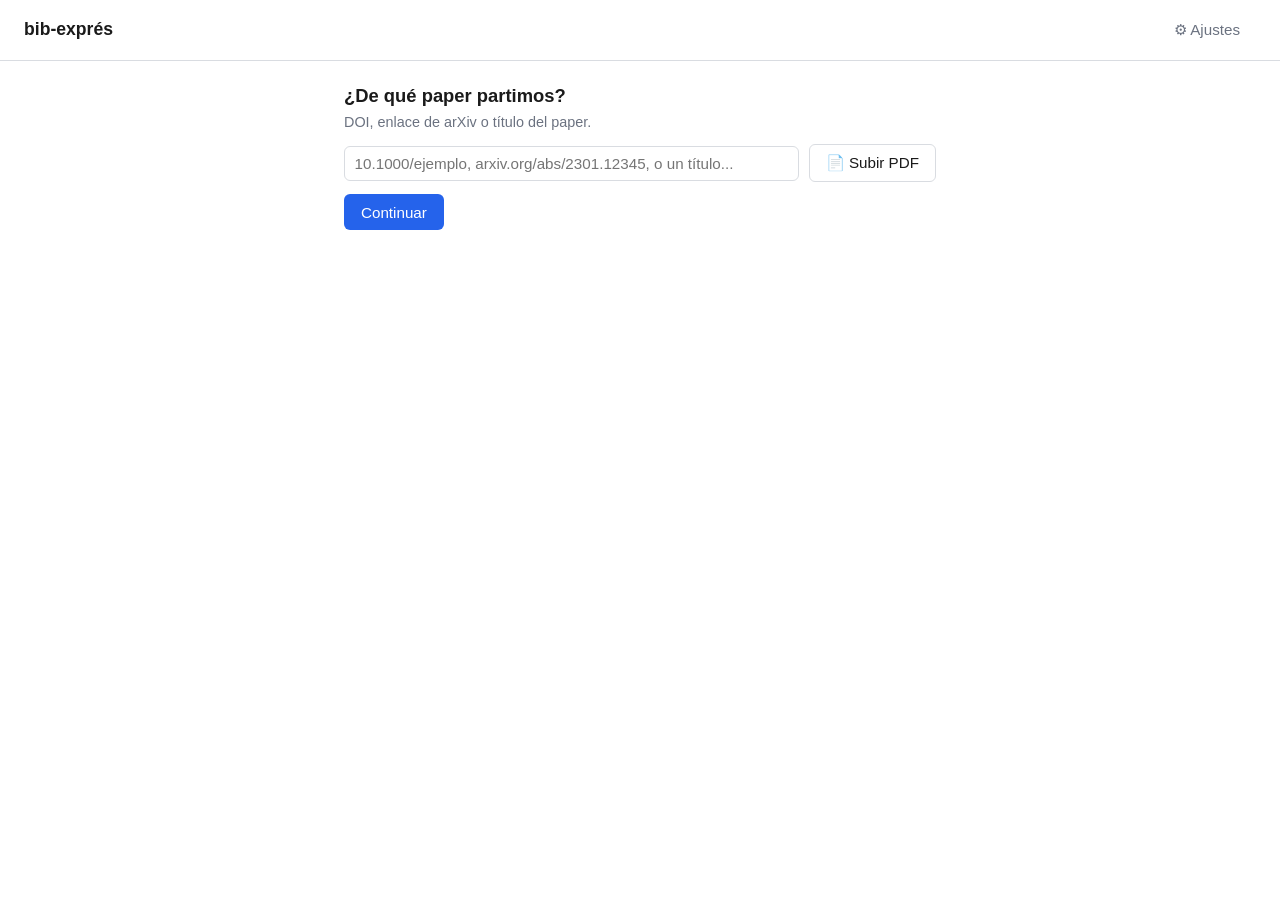
==== src/bib_expres/gui/static/index.html @ bc0495a2 "Anade filtro por idioma (cualquiera / el del paper padre / lista) Al estilo Google Scholar. Paper gu" ====
<!DOCTYPE html>
<html lang="es">
<head>
<meta charset="UTF-8">
<title>bib-exprés</title>
<link rel="stylesheet" href="style.css">
</head>
<body>

<header>
  <h1>bib-exprés</h1>
  <button id="settings-btn" class="link-btn" title="Ajustes">⚙ Ajustes</button>
</header>

<main>

  <!-- Pantalla 1: identificar el paper padre -->
  <section id="screen-input" class="screen">
    <h2>¿De qué paper partimos?</h2>
    <p class="hint">DOI, enlace de arXiv o título del paper.</p>
    <div class="row">
      <input id="input-raw" type="text" placeholder="10.1000/ejemplo, arxiv.org/abs/2301.12345, o un título...">
      <button id="pick-pdf-btn" class="secondary">📄 Subir PDF</button>
    </div>
    <p id="input-error" class="error hidden"></p>
    <button id="resolve-btn" class="primary">Continuar</button>
  </section>

  <!-- Pantalla 1b: confirmar candidato (solo si hace falta) -->
  <section id="screen-confirm" class="screen hidden">
    <h2>Varios resultados para "<span id="confirm-query"></span>"</h2>
    <p class="hint">Ninguno se selecciona solo -- elige el que sea.</p>
    <div id="confirm-list" class="candidate-list"></div>
    <button id="confirm-back-btn" class="secondary">Ninguno es este -- cambiar búsqueda</button>
  </section>

  <!-- Pantalla 2: parámetros de búsqueda -->
  <section id="screen-params" class="screen hidden">
    <div id="params-paper-chip" class="paper-chip"></div>

    <div class="field">
      <label for="param-generations">Generaciones a expandir</label>
      <input id="param-generations" type="number" min="1" max="5" value="2">
    </div>
    <div class="field">
      <label for="param-max-articles">Tope total de artículos</label>
      <input id="param-max-articles" type="number" min="1" value="200">
    </div>
    <div class="field">
      <label>Modos de expansión</label>
      <label class="checkbox"><input type="checkbox" class="param-mode" value="references" checked> Referencias</label>
      <label class="checkbox"><input type="checkbox" class="param-mode" value="citations" checked> Citas</label>
      <label class="checkbox"><input type="checkbox" class="param-mode" value="similar"> Similares (requiere API key de Semantic Scholar)</label>
    </div>

    <div class="field">
      <label>Tipo de documento (ninguno marcado = todos)</label>
      <label class="checkbox"><input type="checkbox" class="param-doctype" value="article"> Artículo</label>
      <label class="checkbox"><input type="checkbox" class="param-doctype" value="preprint"> Preprint</label>
      <label class="checkbox"><input type="checkbox" class="param-doctype" value="book-chapter"> Capítulo de libro</label>
      <label class="checkbox"><input type="checkbox" class="param-doctype" value="dataset"> Dataset</label>
      <label class="checkbox"><input type="checkbox" class="param-doctype" value="review"> Review</label>
    </div>
    <div class="field">
      <label class="checkbox"><input id="param-open-access" type="checkbox"> Solo acceso abierto</label>
    </div>
    <div class="field">
      <label for="param-language-mode">Idioma de los artículos</label>
      <select id="param-language-mode">
        <option value="any" selected>En cualquier idioma</option>
        <option value="same" id="param-language-same">En el idioma del paper de partida</option>
        <option value="custom">Solo en estos idiomas...</option>
      </select>
      <input id="param-languages" type="text" class="hidden" placeholder="Códigos separados por coma, p.ej. es, en">
      <p class="hint">Los artículos sin idioma conocido no se descartan nunca.</p>
    </div>

    <details class="advanced">
      <summary>Avanzado</summary>
      <div class="field">
        <label for="param-max-fanout">Tope de candidatos por artículo</label>
        <input id="param-max-fanout" type="number" min="1" value="20">
      </div>
      <div class="field">
        <label for="param-threshold">Umbral de relevancia (0-1)</label>
        <input id="param-threshold" type="number" min="0" max="1" step="0.05" value="0.3">
      </div>
      <div class="field">
        <label for="param-weight-topic">Peso: tema</label>
        <input id="param-weight-topic" type="number" step="0.1" value="1.0">
      </div>
      <div class="field">
        <label for="param-weight-citations">Peso: citas</label>
        <input id="param-weight-citations" type="number" step="0.1" value="0.2">
      </div>
      <div class="field">
        <label for="param-weight-recency">Peso: recencia</label>
        <input id="param-weight-recency" type="number" step="0.1" value="0.1">
      </div>
    </details>

    <p id="params-error" class="error hidden"></p>
    <button id="search-btn" class="primary">Buscar</button>
  </section>

  <!-- Pantalla 3: progreso -->
  <section id="screen-progress" class="screen hidden">
    <div class="spinner"></div>
    <p id="progress-message">Un momento...</p>
    <div id="search-progress" class="hidden">
      <div class="progress-track" role="progressbar" aria-valuemin="0" aria-valuemax="100" aria-valuenow="0">
        <div id="progress-fill" class="progress-fill"></div>
      </div>
      <p id="progress-stats" class="progress-stats"></p>
      <p id="progress-current" class="progress-current"></p>
      <p id="progress-activity" class="progress-activity"></p>
      <button id="cancel-search-btn" class="secondary">Cancelar y ver lo encontrado</button>
    </div>
  </section>

  <!-- Pantalla 4: resultados -->
  <section id="screen-results" class="screen hidden">
    <h2 id="results-count"></h2>
    <div id="results-list" class="paper-list"></div>
    <div class="row">
      <button id="new-search-btn" class="secondary">Nueva búsqueda</button>
      <button id="curate-btn" class="secondary">Revisar y curar</button>
      <button id="export-btn" class="primary">Exportar todo</button>
    </div>
  </section>

  <!-- Pantalla 4b: curacion tipo Tinder (opcional) -->
  <section id="screen-curation" class="screen hidden">
    <p id="curation-counter" class="hint"></p>
    <div id="curation-card-wrap">
      <div id="curation-card" class="curation-card">
        <div class="curation-score"></div>
        <div class="title"></div>
        <div class="meta"></div>
        <div class="abstract"></div>
      </div>
    </div>
    <p class="hint">Botones, flechas ← → del teclado, o arrastra la tarjeta.</p>
    <div class="row curation-buttons">
      <button id="curation-discard-btn" class="secondary">✕ Descartar</button>
      <button id="curation-keep-btn" class="primary">✓ Guardar</button>
    </div>
    <button id="curation-finish-btn" class="link-btn">Terminar aquí — exportar lo revisado + el resto</button>
  </section>

  <!-- Pantalla 5: exportar -->
  <section id="screen-export" class="screen hidden">
    <h2>Exportar bibliografía</h2>
    <div class="field">
      <label for="export-format">Formato</label>
      <select id="export-format">
        <option value="bibtex" selected>BibTeX (.bib)</option>
        <option value="ris">RIS (.ris)</option>
        <option value="csljson">CSL-JSON (.json)</option>
        <option value="xlsx">Excel, para revisión (.xlsx)</option>
      </select>
    </div>
    <div class="row">
      <input id="export-path" type="text" readonly placeholder="Elige dónde guardar...">
      <button id="export-pick-btn" class="secondary">Elegir fichero</button>
    </div>
    <p id="export-error" class="error hidden"></p>
    <p id="export-success" class="success hidden"></p>
    <div class="row">
      <button id="export-back-btn" class="secondary">Volver</button>
      <button id="export-confirm-btn" class="primary">Guardar</button>
    </div>
  </section>

  <!-- Ajustes -->
  <section id="screen-settings" class="screen hidden">
    <h2>Ajustes</h2>
    <div class="field">
      <label for="settings-email">Email de contacto (mailto de las APIs)</label>
      <input id="settings-email" type="text" placeholder="tu@email.com">
    </div>
    <div class="field">
      <label for="settings-key">API key de Semantic Scholar (opcional)</label>
      <input id="settings-key" type="text" placeholder="Sin ella, el modo 'similares' funciona con rate limit más bajo">
    </div>
    <p id="settings-saved" class="success hidden">Guardado.</p>
    <div class="row">
      <button id="settings-back-btn" class="secondary">Volver</button>
      <button id="settings-save-btn" class="primary">Guardar</button>
    </div>
  </section>

</main>

<script src="app.js"></script>
</body>
</html>
---- src/bib_expres/gui/static/style.css ----
:root {
  --bg: #ffffff;
  --fg: #1a1a1a;
  --muted: #6b7280;
  --border: #d9dce1;
  --primary: #2563eb;
  --primary-hover: #1d4ed8;
  --error: #b91c1c;
  --success: #15803d;
  --chip-bg: #eef2ff;
}

* { box-sizing: border-box; }

body {
  font-family: -apple-system, "Segoe UI", Roboto, Helvetica, Arial, sans-serif;
  background: var(--bg);
  color: var(--fg);
  margin: 0;
  padding: 0;
}

header {
  display: flex;
  align-items: center;
  justify-content: space-between;
  padding: 0.75rem 1.5rem;
  border-bottom: 1px solid var(--border);
}

header h1 {
  font-size: 1.1rem;
  margin: 0;
}

main {
  max-width: 640px;
  margin: 0 auto;
  padding: 1.5rem;
}

.screen.hidden { display: none; }

h2 { font-size: 1.15rem; margin-top: 0; }

.hint { color: var(--muted); font-size: 0.9rem; margin-top: -0.5rem; }

.field { margin-bottom: 1rem; }
.field label { display: block; font-size: 0.9rem; margin-bottom: 0.3rem; }
.field label.checkbox { display: flex; align-items: center; gap: 0.4rem; font-size: 0.95rem; margin-bottom: 0.3rem; }
.field label.checkbox input { margin: 0; }

input[type="text"],
input[type="number"],
select {
  width: 100%;
  padding: 0.5rem 0.6rem;
  border: 1px solid var(--border);
  border-radius: 6px;
  font-size: 0.95rem;
}

.row {
  display: flex;
  gap: 0.6rem;
  align-items: center;
  margin: 0.75rem 0;
}
.row input { flex: 1; }

button {
  padding: 0.55rem 1rem;
  border-radius: 6px;
  border: 1px solid transparent;
  font-size: 0.95rem;
  cursor: pointer;
}

button.primary { background: var(--primary); color: white; }
button.primary:hover { background: var(--primary-hover); }
button.secondary { background: white; border-color: var(--border); color: var(--fg); }
button.secondary:hover { background: #f3f4f6; }
button.link-btn { background: none; border: none; color: var(--muted); }

.error { color: var(--error); font-size: 0.9rem; }
.success { color: var(--success); font-size: 0.9rem; }
.hidden { display: none; }

details.advanced { margin: 1rem 0; }
details.advanced summary { cursor: pointer; color: var(--muted); font-size: 0.9rem; }

.paper-chip {
  background: var(--chip-bg);
  border-radius: 8px;
  padding: 0.6rem 0.8rem;
  margin-bottom: 1.25rem;
  font-size: 0.9rem;
}

.candidate-list, .paper-list {
  display: flex;
  flex-direction: column;
  gap: 0.5rem;
  margin: 1rem 0;
  max-height: 420px;
  overflow-y: auto;
}

.candidate-card {
  border: 1px solid var(--border);
  border-radius: 8px;
  padding: 0.7rem 0.9rem;
  cursor: pointer;
  text-align: left;
  background: white;
}
.candidate-card:hover { border-color: var(--primary); background: #f8faff; }
.candidate-card .title { font-weight: 600; font-size: 0.95rem; }
.candidate-card .meta { color: var(--muted); font-size: 0.85rem; margin-top: 0.2rem; }

.paper-row {
  border-bottom: 1px solid var(--border);
  padding: 0.5rem 0.2rem;
  font-size: 0.9rem;
}
.paper-row .title { font-weight: 500; }
.paper-row .meta { color: var(--muted); font-size: 0.82rem; }

.spinner {
  width: 36px;
  height: 36px;
  margin: 2rem auto 1rem;
  border: 4px solid var(--border);
  border-top-color: var(--primary);
  border-radius: 50%;
  animation: spin 0.8s linear infinite;
}

#screen-progress { text-align: center; color: var(--muted); }

#search-progress { max-width: 520px; margin: 0 auto; }
.progress-track {
  height: 10px;
  border-radius: 5px;
  background: var(--border);
  overflow: hidden;
  margin: 0.5rem 0 0.75rem;
}
.progress-fill {
  height: 100%;
  width: 0%;
  background: var(--primary);
  transition: width 0.4s ease;
}
.progress-stats { color: var(--fg); font-weight: 500; margin: 0.25rem 0; }
.progress-current {
  font-size: 0.85rem;
  margin: 0.25rem 0;
  white-space: nowrap;
  overflow: hidden;
  text-overflow: ellipsis;
}
.progress-activity { font-size: 0.82rem; margin: 0.25rem 0 1rem; }
.progress-activity.slow { color: #b45309; }
.error-text { color: var(--error); }

@keyframes spin {
  to { transform: rotate(360deg); }
}

#curation-counter { text-align: center; }

#curation-card-wrap {
  display: flex;
  justify-content: center;
  padding: 0.5rem 0;
}

.curation-card {
  width: 100%;
  max-width: 480px;
  min-height: 260px;
  border: 1px solid var(--border);
  border-radius: 12px;
  padding: 1.2rem 1.4rem;
  background: white;
  box-shadow: 0 2px 10px rgba(0, 0, 0, 0.06);
  cursor: grab;
  touch-action: none;
  user-select: none;
}
.curation-card:active { cursor: grabbing; }
.curation-card .curation-score { color: var(--muted); font-size: 0.8rem; margin-bottom: 0.4rem; }
.curation-card .title { font-weight: 600; font-size: 1.05rem; margin-bottom: 0.3rem; }
.curation-card .meta { color: var(--muted); font-size: 0.85rem; margin-bottom: 0.8rem; }
.curation-card .abstract { font-size: 0.9rem; line-height: 1.4; }

.curation-buttons { justify-content: center; }
.curation-buttons button { min-width: 140px; }

#param-languages { margin-top: 0.4rem; margin-bottom: 0.9rem; }
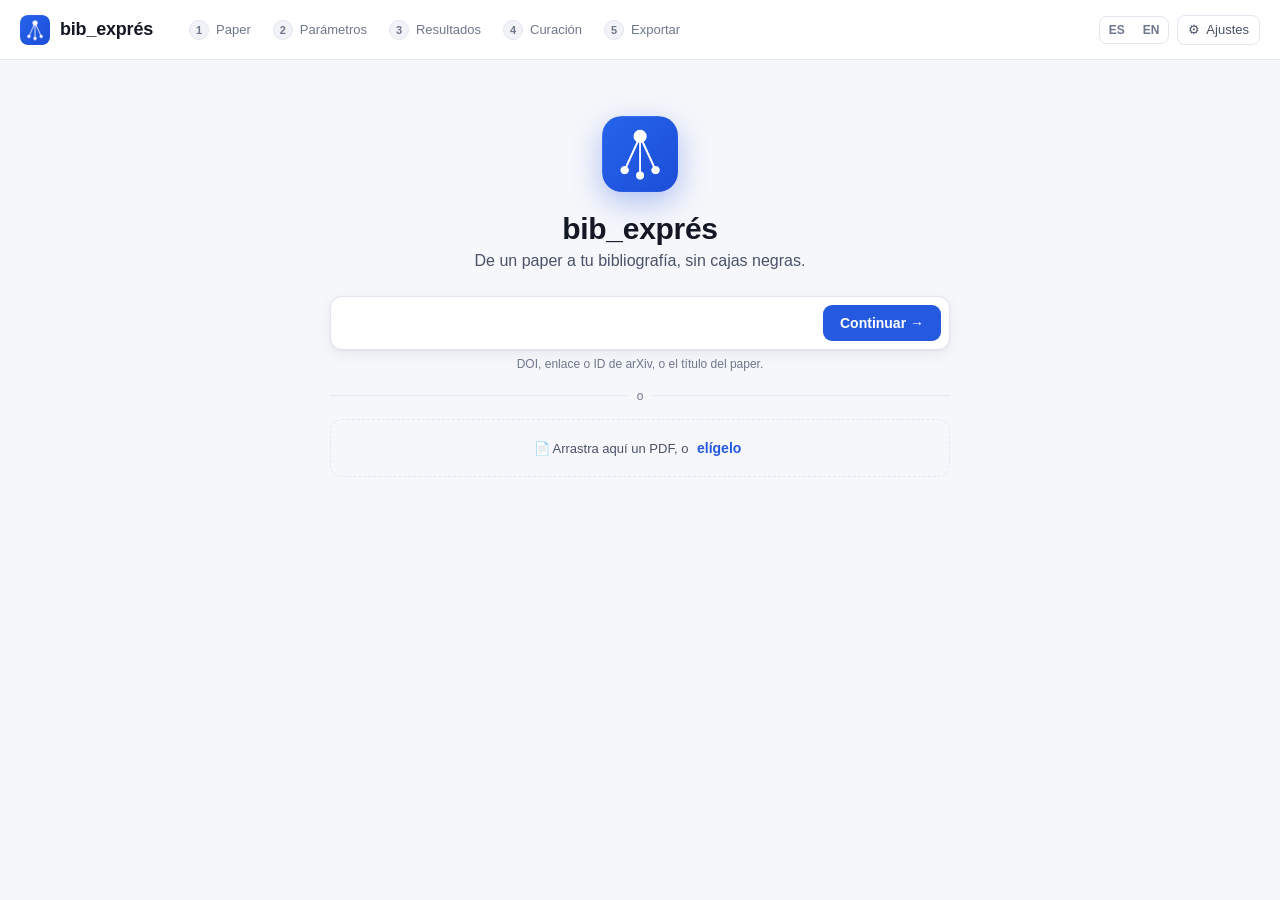
==== commit f332689a: "Implementa el rediseno de la GUI v3, en espanol e ingles Segun diseno-gui-v3 y su maqueta: cabecera " ====
--- a/src/bib_expres/gui/static/index.html
+++ b/src/bib_expres/gui/static/index.html
@@ -7,191 +7,263 @@
 </head>
 <body>
 
-<header>
-  <h1>bib-exprés</h1>
-  <button id="settings-btn" class="link-btn" title="Ajustes">⚙ Ajustes</button>
+<header class="appbar">
+  <div class="brand"><img src="logo.png" alt="">bib_exprés</div>
+  <nav class="steps" id="steps">
+    <span class="step" data-step="1"><span class="n">1</span><span data-i="step1">Paper</span></span>
+    <span class="step" data-step="2"><span class="n">2</span><span data-i="step2">Parámetros</span></span>
+    <span class="step" data-step="3"><span class="n">3</span><span data-i="step3">Resultados</span></span>
+    <span class="step" data-step="4"><span class="n">4</span><span data-i="step4">Curación</span></span>
+    <span class="step" data-step="5"><span class="n">5</span><span data-i="step5">Exportar</span></span>
+  </nav>
+  <div class="appbar-right">
+    <div class="lang" role="group" aria-label="Idioma / Language">
+      <button data-lang="es">ES</button><button data-lang="en">EN</button>
+    </div>
+    <button id="settings-btn" class="iconbtn">⚙ <span data-i="settings">Ajustes</span></button>
+  </div>
 </header>
 
-<main>
-
-  <!-- Pantalla 1: identificar el paper padre -->
+<main class="main">
+
+  <!-- 1. Inicio: el paper de partida -->
   <section id="screen-input" class="screen">
-    <h2>¿De qué paper partimos?</h2>
-    <p class="hint">DOI, enlace de arXiv o título del paper.</p>
-    <div class="row">
-      <input id="input-raw" type="text" placeholder="10.1000/ejemplo, arxiv.org/abs/2301.12345, o un título...">
-      <button id="pick-pdf-btn" class="secondary">📄 Subir PDF</button>
-    </div>
-    <p id="input-error" class="error hidden"></p>
-    <button id="resolve-btn" class="primary">Continuar</button>
-  </section>
-
-  <!-- Pantalla 1b: confirmar candidato (solo si hace falta) -->
+    <div class="hero">
+      <img src="logo.png" alt="" class="hero-logo">
+      <h1>bib_exprés</h1>
+      <p class="slogan" data-i="slogan">De un paper a tu bibliografía, sin cajas negras.</p>
+      <div class="card searchbox">
+        <input id="input-raw" class="input bare" type="text" data-i-ph="inputPh" autofocus>
+        <button id="resolve-btn" class="btn primary" data-i="continue">Continuar →</button>
+      </div>
+      <p class="hint" data-i="inputHint">DOI, enlace o ID de arXiv, o el título del paper.</p>
+      <p id="input-error" class="error hidden"></p>
+      <p class="or"><span data-i="or">o</span></p>
+      <div id="drop-zone" class="drop">📄 <span data-i="dropPdf">Arrastra aquí un PDF, o</span> <button id="pick-pdf-btn" class="btn text" data-i="pickPdf">elígelo</button></div>
+    </div>
+  </section>
+
+  <!-- 1b. Confirmar candidato (busqueda por titulo) -->
   <section id="screen-confirm" class="screen hidden">
-    <h2>Varios resultados para "<span id="confirm-query"></span>"</h2>
-    <p class="hint">Ninguno se selecciona solo -- elige el que sea.</p>
+    <h1 data-i="confirmTitle">¿Cuál de estos es?</h1>
+    <p class="sub" id="confirm-sub"></p>
     <div id="confirm-list" class="candidate-list"></div>
-    <button id="confirm-back-btn" class="secondary">Ninguno es este -- cambiar búsqueda</button>
-  </section>
-
-  <!-- Pantalla 2: parámetros de búsqueda -->
+    <button id="confirm-back-btn" class="btn ghost" data-i="noneIsIt">Ninguno es este: cambiar búsqueda</button>
+  </section>
+
+  <!-- 2. Parametros -->
   <section id="screen-params" class="screen hidden">
-    <div id="params-paper-chip" class="paper-chip"></div>
-
-    <div class="field">
-      <label for="param-generations">Generaciones a expandir</label>
-      <input id="param-generations" type="number" min="1" max="5" value="2">
-    </div>
-    <div class="field">
-      <label for="param-max-articles">Tope total de artículos</label>
-      <input id="param-max-articles" type="number" min="1" value="200">
-    </div>
-    <div class="field">
-      <label>Modos de expansión</label>
-      <label class="checkbox"><input type="checkbox" class="param-mode" value="references" checked> Referencias</label>
-      <label class="checkbox"><input type="checkbox" class="param-mode" value="citations" checked> Citas</label>
-      <label class="checkbox"><input type="checkbox" class="param-mode" value="similar"> Similares (requiere API key de Semantic Scholar)</label>
-    </div>
-
-    <div class="field">
-      <label>Tipo de documento (ninguno marcado = todos)</label>
-      <label class="checkbox"><input type="checkbox" class="param-doctype" value="article"> Artículo</label>
-      <label class="checkbox"><input type="checkbox" class="param-doctype" value="preprint"> Preprint</label>
-      <label class="checkbox"><input type="checkbox" class="param-doctype" value="book-chapter"> Capítulo de libro</label>
-      <label class="checkbox"><input type="checkbox" class="param-doctype" value="dataset"> Dataset</label>
-      <label class="checkbox"><input type="checkbox" class="param-doctype" value="review"> Review</label>
-    </div>
-    <div class="field">
-      <label class="checkbox"><input id="param-open-access" type="checkbox"> Solo acceso abierto</label>
-    </div>
-    <div class="field">
-      <label for="param-language-mode">Idioma de los artículos</label>
-      <select id="param-language-mode">
-        <option value="any" selected>En cualquier idioma</option>
-        <option value="same" id="param-language-same">En el idioma del paper de partida</option>
-        <option value="custom">Solo en estos idiomas...</option>
+    <div class="card rootpaper">
+      <div class="ok">✓</div>
+      <div class="rootpaper-text"><div class="t" id="params-paper-title"></div><div class="m" id="params-paper-meta"></div></div>
+      <button id="params-change-btn" class="btn text" data-i="change">Cambiar</button>
+    </div>
+
+    <div class="grid2">
+      <div class="card panel">
+        <h3 data-i="howFar">¿Hasta dónde buscar?</h3>
+        <label class="f" data-i="generations">Generaciones</label>
+        <div class="seg" id="param-generations-seg">
+          <button data-value="1">1</button><button data-value="2">2</button><button data-value="3">3</button><button data-value="4">4</button><button data-value="5">5</button>
+        </div>
+        <input id="param-generations" type="hidden" value="2">
+        <p class="hint" id="generations-hint"></p>
+
+        <label class="f mt" for="param-max-articles" data-i="maxArticles">Artículos en el resultado</label>
+        <input id="param-max-articles" class="input narrow" type="number" min="1" value="200">
+
+        <label class="f mt" data-i="follow">Seguir</label>
+        <div class="chips">
+          <label class="chip toggle"><input type="checkbox" class="param-mode" value="references" checked><span data-i="refs">Referencias</span></label>
+          <label class="chip toggle"><input type="checkbox" class="param-mode" value="citations" checked><span data-i="cites">Citas</span></label>
+          <label class="chip toggle"><input type="checkbox" class="param-mode" value="similar"><span data-i="similar">Similares</span></label>
+        </div>
+        <p class="hint" data-i="similarHint">Similares usa Semantic Scholar (mejor con API key).</p>
+      </div>
+
+      <div class="card panel">
+        <h3 data-i="filters">Filtros del resultado</h3>
+        <label class="f" for="param-language-mode" data-i="language">Idioma</label>
+        <select id="param-language-mode" class="input">
+          <option value="any" data-i="langAny">En cualquier idioma</option>
+          <option value="same" id="param-language-same"></option>
+          <option value="custom" data-i="langCustom">Solo en estos idiomas...</option>
+        </select>
+        <input id="param-languages" class="input mt-s hidden" type="text" data-i-ph="langCodesPh">
+
+        <label class="f mt" data-i="access">Acceso</label>
+        <label class="check"><input id="param-open-access" type="checkbox"><span data-i="oaOnly">Solo acceso abierto</span></label>
+        <label class="check"><input id="param-readable-only" type="checkbox"><span data-i="readableOnly">Solo lo que puedo leer (abierto + mi institución)</span></label>
+
+        <label class="f mt" data-i="docType">Tipo de documento</label>
+        <div class="chips">
+          <label class="chip toggle"><input type="checkbox" class="param-doctype" value="article"><span data-i="docArticle">Artículo</span></label>
+          <label class="chip toggle"><input type="checkbox" class="param-doctype" value="preprint"><span data-i="docPreprint">Preprint</span></label>
+          <label class="chip toggle"><input type="checkbox" class="param-doctype" value="book-chapter"><span data-i="docChapter">Capítulo</span></label>
+          <label class="chip toggle"><input type="checkbox" class="param-doctype" value="dataset"><span data-i="docDataset">Dataset</span></label>
+          <label class="chip toggle"><input type="checkbox" class="param-doctype" value="review"><span data-i="docReview">Review</span></label>
+        </div>
+        <p class="hint" data-i="filtersHint"></p>
+      </div>
+    </div>
+
+    <details class="card adv">
+      <summary data-i="advanced">Avanzado</summary>
+      <div class="adv-grid">
+        <div><label class="f" for="param-max-fanout" data-i="fanout"></label><input id="param-max-fanout" class="input" type="number" min="1" value="20"></div>
+        <div><label class="f" for="param-explore-budget" data-i="budget"></label><input id="param-explore-budget" class="input" type="number" min="1" value="30"></div>
+        <div><label class="f" for="param-threshold" data-i="threshold"></label><input id="param-threshold" class="input" type="number" min="0" max="1" step="0.05" value="0.15"></div>
+        <div><label class="f" for="param-weight-topic" data-i="wTopic"></label><input id="param-weight-topic" class="input" type="number" step="0.1" value="1.0"></div>
+        <div><label class="f" for="param-weight-citations" data-i="wCitations"></label><input id="param-weight-citations" class="input" type="number" step="0.1" value="0.2"></div>
+        <div><label class="f" for="param-weight-recency" data-i="wRecency"></label><input id="param-weight-recency" class="input" type="number" step="0.1" value="0.1"></div>
+        <div><label class="f" for="param-weight-coupling" data-i="wCoupling"></label><input id="param-weight-coupling" class="input" type="number" step="0.1" value="1"></div>
+        <div><label class="f" for="param-weight-keywords" data-i="wKeywords"></label><input id="param-weight-keywords" class="input" type="number" step="0.1" value="0.5"></div>
+      </div>
+    </details>
+
+    <p id="params-error" class="error hidden"></p>
+    <div class="footer-actions">
+      <span class="hint" id="params-estimate"></span>
+      <button id="search-btn" class="btn primary" data-i="search">Buscar</button>
+    </div>
+  </section>
+
+  <!-- 3. Progreso -->
+  <section id="screen-progress" class="screen hidden">
+    <div class="card progress-card">
+      <div class="orbit"><img src="logo.png" alt=""></div>
+      <h1 id="progress-message" class="progress-title"></h1>
+      <div id="search-progress" class="hidden">
+        <div class="bar progress-track" role="progressbar" aria-valuemin="0" aria-valuemax="100" aria-valuenow="0"><i id="progress-fill"></i></div>
+        <div class="stats" id="progress-stats"></div>
+        <div class="now-exploring"><span data-i="exploringNow">Explorando ahora</span><div id="progress-current"></div></div>
+        <div class="activity" id="progress-activity"></div>
+        <button id="cancel-search-btn" class="btn ghost" data-i="cancel">Cancelar y ver lo encontrado</button>
+      </div>
+    </div>
+  </section>
+
+  <!-- 4. Resultados -->
+  <section id="screen-results" class="screen hidden">
+    <h1 id="results-count"></h1>
+    <p class="sub" id="results-sub"></p>
+    <div class="toolbar">
+      <span class="hint" data-i="sortBy">Ordenar:</span>
+      <select id="results-sort" class="input compact">
+        <option value="relevance" data-i="sortRelevance">Relevancia</option>
+        <option value="author" data-i="sortAuthor">Autor</option>
+        <option value="year" data-i="sortYear">Año</option>
       </select>
-      <input id="param-languages" type="text" class="hidden" placeholder="Códigos separados por coma, p.ej. es, en">
-      <p class="hint">Los artículos sin idioma conocido no se descartan nunca.</p>
-    </div>
-
-    <details class="advanced">
-      <summary>Avanzado</summary>
-      <div class="field">
-        <label for="param-max-fanout">Tope de candidatos por artículo</label>
-        <input id="param-max-fanout" type="number" min="1" value="20">
-      </div>
-      <div class="field">
-        <label for="param-threshold">Umbral de relevancia (0-1)</label>
-        <input id="param-threshold" type="number" min="0" max="1" step="0.05" value="0.3">
-      </div>
-      <div class="field">
-        <label for="param-weight-topic">Peso: tema</label>
-        <input id="param-weight-topic" type="number" step="0.1" value="1.0">
-      </div>
-      <div class="field">
-        <label for="param-weight-citations">Peso: citas</label>
-        <input id="param-weight-citations" type="number" step="0.1" value="0.2">
-      </div>
-      <div class="field">
-        <label for="param-weight-recency">Peso: recencia</label>
-        <input id="param-weight-recency" type="number" step="0.1" value="0.1">
-      </div>
-    </details>
-
-    <p id="params-error" class="error hidden"></p>
-    <button id="search-btn" class="primary">Buscar</button>
-  </section>
-
-  <!-- Pantalla 3: progreso -->
-  <section id="screen-progress" class="screen hidden">
-    <div class="spinner"></div>
-    <p id="progress-message">Un momento...</p>
-    <div id="search-progress" class="hidden">
-      <div class="progress-track" role="progressbar" aria-valuemin="0" aria-valuemax="100" aria-valuenow="0">
-        <div id="progress-fill" class="progress-fill"></div>
-      </div>
-      <p id="progress-stats" class="progress-stats"></p>
-      <p id="progress-current" class="progress-current"></p>
-      <p id="progress-activity" class="progress-activity"></p>
-      <button id="cancel-search-btn" class="secondary">Cancelar y ver lo encontrado</button>
-    </div>
-  </section>
-
-  <!-- Pantalla 4: resultados -->
-  <section id="screen-results" class="screen hidden">
-    <h2 id="results-count"></h2>
-    <div id="results-list" class="paper-list"></div>
-    <div class="row">
-      <button id="new-search-btn" class="secondary">Nueva búsqueda</button>
-      <button id="curate-btn" class="secondary">Revisar y curar</button>
-      <button id="export-btn" class="primary">Exportar todo</button>
-    </div>
-  </section>
-
-  <!-- Pantalla 4b: curacion tipo Tinder (opcional) -->
+      <label class="chip toggle"><input id="hide-unreadable" type="checkbox"><span data-i="hideUnreadable">Ocultar lo que no puedo leer</span></label>
+      <label class="chip toggle"><input id="hide-unknown" type="checkbox"><span data-i="hideUnknown">…y lo que no se puede comprobar</span></label>
+      <span class="spacer"></span>
+      <input id="results-search" class="input compact search" type="search" data-i-ph="searchInPh">
+    </div>
+    <div class="results-wrap">
+      <div id="results-list"></div>
+      <aside id="institution-panel" class="card side-panel">
+        <h4 data-i="myInst">Mi institución</h4>
+        <p class="hint" data-i="myInstHint"></p>
+        <div id="publisher-list" class="publisher-list"></div>
+        <button id="save-publishers-btn" class="btn ghost small wide" data-i="savePublishers">Guardar</button>
+        <span id="publishers-saved" class="success-text hidden" data-i="saved">Guardado.</span>
+      </aside>
+    </div>
+    <div class="bottombar">
+      <button id="new-search-btn" class="btn ghost" data-i="adjustSearch">← Ajustar búsqueda</button>
+      <div class="row">
+        <button id="curate-btn" class="btn ghost" data-i="curate">Revisar uno a uno</button>
+        <button id="export-btn" class="btn primary"></button>
+      </div>
+    </div>
+  </section>
+
+  <!-- 5. Curacion -->
   <section id="screen-curation" class="screen hidden">
-    <p id="curation-counter" class="hint"></p>
-    <div id="curation-card-wrap">
-      <div id="curation-card" class="curation-card">
-        <div class="curation-score"></div>
-        <div class="title"></div>
-        <div class="meta"></div>
-        <div class="abstract"></div>
-      </div>
-    </div>
-    <p class="hint">Botones, flechas ← → del teclado, o arrastra la tarjeta.</p>
-    <div class="row curation-buttons">
-      <button id="curation-discard-btn" class="secondary">✕ Descartar</button>
-      <button id="curation-keep-btn" class="primary">✓ Guardar</button>
-    </div>
-    <button id="curation-finish-btn" class="link-btn">Terminar aquí — exportar lo revisado + el resto</button>
-  </section>
-
-  <!-- Pantalla 5: exportar -->
+    <div class="cur-wrap">
+      <div class="cur-top"><span id="curation-counter"></span><button id="curation-finish-btn" class="btn text" data-i="finishHere">Terminar aquí →</button></div>
+      <div class="cur-progress"><i id="curation-progress"></i></div>
+      <div id="curation-card" class="card cur-card">
+        <div class="meta-row" id="curation-meta-row"></div>
+        <div class="t title"></div>
+        <div class="m meta"></div>
+        <div class="abs abstract"></div>
+      </div>
+      <div class="cur-actions">
+        <button id="curation-discard-btn" class="btn discard" data-i="discard">✕ Descartar</button>
+        <button id="curation-keep-btn" class="btn keep" data-i="keep">✓ Guardar</button>
+      </div>
+      <p class="cur-hint"><span class="kbd">←</span> <span class="kbd">→</span> <span data-i="curHint">o arrastra la tarjeta ·</span> <span class="kbd">Z</span> <button id="curation-undo-btn" class="btn text tiny" data-i="undo">deshacer</button></p>
+    </div>
+  </section>
+
+  <!-- 6. Exportar -->
   <section id="screen-export" class="screen hidden">
-    <h2>Exportar bibliografía</h2>
-    <div class="field">
-      <label for="export-format">Formato</label>
-      <select id="export-format">
-        <option value="bibtex" selected>BibTeX (.bib)</option>
-        <option value="ris">RIS (.ris)</option>
-        <option value="csljson">CSL-JSON (.json)</option>
-        <option value="xlsx">Excel, para revisión (.xlsx)</option>
-      </select>
-    </div>
-    <div class="row">
-      <input id="export-path" type="text" readonly placeholder="Elige dónde guardar...">
-      <button id="export-pick-btn" class="secondary">Elegir fichero</button>
+    <h1 data-i="exportTitle">Exportar</h1>
+    <p class="sub" data-i="exportSub">Elige formato y dónde guardarlo.</p>
+    <div class="card summary">
+      <div><b id="sum-out">0</b><span data-i="sumOut">van al fichero</span></div>
+      <div><b id="sum-discarded">0</b><span data-i="sumDiscarded">descartados en la curación</span></div>
+      <div><b id="sum-hidden">0</b><span data-i="sumHidden">ocultos</span></div>
+    </div>
+    <div class="formats" id="export-formats">
+      <button class="card fmt" data-format="bibtex"><div class="ext">.bib</div><div class="name">BibTeX</div><div class="desc" data-i="fmtBib"></div></button>
+      <button class="card fmt" data-format="ris"><div class="ext">.ris</div><div class="name">RIS</div><div class="desc" data-i="fmtRis"></div></button>
+      <button class="card fmt" data-format="csljson"><div class="ext">.json</div><div class="name">CSL-JSON</div><div class="desc" data-i="fmtCsl"></div></button>
+      <button class="card fmt" data-format="xlsx"><div class="ext">.xlsx</div><div class="name">Excel</div><div class="desc" data-i="fmtXlsx"></div></button>
+    </div>
+    <label class="f" for="export-path" data-i="saveAs">Guardar como</label>
+    <div class="pathrow">
+      <input id="export-path" class="input" type="text" readonly data-i-ph="savePathPh">
+      <button id="export-pick-btn" class="btn ghost" data-i="pick">Elegir…</button>
+      <button id="export-confirm-btn" class="btn primary" data-i="save">Guardar</button>
     </div>
     <p id="export-error" class="error hidden"></p>
-    <p id="export-success" class="success hidden"></p>
-    <div class="row">
-      <button id="export-back-btn" class="secondary">Volver</button>
-      <button id="export-confirm-btn" class="primary">Guardar</button>
-    </div>
+    <div id="export-success" class="success hidden"><span id="export-success-text"></span><button id="open-folder-btn" class="btn ghost small" data-i="openFolder">Abrir carpeta</button></div>
+    <div class="footer-actions"><button id="export-back-btn" class="btn ghost" data-i="back">← Volver</button></div>
   </section>
 
   <!-- Ajustes -->
-  <section id="screen-settings" class="screen hidden">
-    <h2>Ajustes</h2>
-    <div class="field">
-      <label for="settings-email">Email de contacto (mailto de las APIs)</label>
-      <input id="settings-email" type="text" placeholder="tu@email.com">
-    </div>
-    <div class="field">
-      <label for="settings-key">API key de Semantic Scholar (opcional)</label>
-      <input id="settings-key" type="text" placeholder="Sin ella, el modo 'similares' funciona con rate limit más bajo">
-    </div>
-    <p id="settings-saved" class="success hidden">Guardado.</p>
-    <div class="row">
-      <button id="settings-back-btn" class="secondary">Volver</button>
-      <button id="settings-save-btn" class="primary">Guardar</button>
+  <section id="screen-settings" class="screen hidden settings">
+    <h1 data-i="settings">Ajustes</h1>
+    <p class="sub" data-i="settingsSub">Se guardan en este equipo.</p>
+    <div class="card panel">
+      <h3 data-i="interface">Interfaz</h3>
+      <div class="grid2">
+        <div>
+          <label class="f" data-i="uiLanguage">Idioma</label>
+          <div class="seg" id="settings-lang-seg"><button data-value="es">Español</button><button data-value="en">English</button></div>
+          <p class="hint" data-i="uiLanguageHint"></p>
+        </div>
+        <div>
+          <label class="f" data-i="theme">Tema</label>
+          <div class="seg" id="settings-theme-seg"><button data-value="system" data-i="themeSystem">Sistema</button><button data-value="light" data-i="themeLight">Claro</button><button data-value="dark" data-i="themeDark">Oscuro</button></div>
+        </div>
+      </div>
+    </div>
+    <div class="card panel">
+      <h3 data-i="library">Mi biblioteca</h3>
+      <label class="f" for="settings-library" data-i="libraryLink">Enlace de acceso remoto</label>
+      <div class="pathrow"><input id="settings-library" class="input" type="text" data-i-ph="libraryPh"><button id="settings-library-test-btn" class="btn ghost" data-i="test">Probar</button></div>
+      <p class="hint" data-i="libraryHint"></p>
+    </div>
+    <div class="card panel">
+      <h3 data-i="sources">Fuentes de datos</h3>
+      <label class="f" for="settings-email" data-i="email">Email de contacto</label>
+      <input id="settings-email" class="input" type="text" placeholder="tu@email.com">
+      <label class="f mt" for="settings-key" data-i="s2key">API key de Semantic Scholar</label>
+      <input id="settings-key" class="input" type="text" data-i-ph="s2keyPh">
+    </div>
+    <p id="settings-saved" class="success-text hidden"></p>
+    <div class="footer-actions">
+      <button id="settings-back-btn" class="btn ghost" data-i="back">← Volver</button>
+      <button id="settings-save-btn" class="btn primary" data-i="save">Guardar</button>
     </div>
   </section>
 
 </main>
 
+<script src="i18n.js"></script>
 <script src="app.js"></script>
 </body>
 </html>
--- a/src/bib_expres/gui/static/style.css
+++ b/src/bib_expres/gui/static/style.css
@@ -1,201 +1,241 @@
+/* Tokens: salen del logo (azul #2563eb, nodos blancos). El tema oscuro es el
+   mismo juego de variables con otros valores: sigue al sistema salvo que el
+   usuario fije claro u oscuro en Ajustes (atributo data-theme en <html>). */
 :root {
-  --bg: #ffffff;
-  --fg: #1a1a1a;
-  --muted: #6b7280;
-  --border: #d9dce1;
-  --primary: #2563eb;
-  --primary-hover: #1d4ed8;
-  --error: #b91c1c;
-  --success: #15803d;
-  --chip-bg: #eef2ff;
+  --brand: #2459e0;
+  --brand-strong: #1c45b8;
+  --brand-soft: #eaf0ff;
+  --brand-ink: #173a9c;
+  --bg: #f6f7fb;
+  --surface: #ffffff;
+  --surface-2: #f1f3f8;
+  --line: #e2e6ef;
+  --ink: #141824;
+  --ink-2: #4a5268;
+  --ink-3: #6f778c;
+  --ok: #16794a;   --ok-soft: #e3f6ec;
+  --warn: #9a5b00; --warn-soft: #fff3dc;
+  --bad: #b42335;  --bad-soft: #fde8eb;
+  --violet: #5b3fc4; --violet-soft: #efeaff;
+  --radius: 12px;
+  --shadow: 0 1px 2px rgba(20, 24, 36, .06), 0 4px 16px rgba(20, 24, 36, .06);
+  --font: "Segoe UI Variable Text", "Segoe UI", -apple-system, "Helvetica Neue", Arial, sans-serif;
+  --font-display: "Segoe UI Variable Display", "Segoe UI", -apple-system, "Helvetica Neue", Arial, sans-serif;
+  color-scheme: light;
 }
+@media (prefers-color-scheme: dark) {
+  :root:not([data-theme="light"]) {
+    --brand: #5b8bff; --brand-strong: #7aa1ff; --brand-soft: #1b2a52; --brand-ink: #c9d7ff;
+    --bg: #0f121a; --surface: #171b26; --surface-2: #1e2331; --line: #2a3142;
+    --ink: #e9ecf4; --ink-2: #b4bbcd; --ink-3: #8b93a9;
+    --ok: #5fd39a; --ok-soft: #13352a; --warn: #f2b45c; --warn-soft: #3a2c12;
+    --bad: #ff7a8a; --bad-soft: #3d1a22; --violet: #b3a1ff; --violet-soft: #2a2247;
+    --shadow: 0 1px 2px rgba(0, 0, 0, .4), 0 6px 20px rgba(0, 0, 0, .35);
+    color-scheme: dark;
+  }
+}
+:root[data-theme="dark"] {
+  --brand: #5b8bff; --brand-strong: #7aa1ff; --brand-soft: #1b2a52; --brand-ink: #c9d7ff;
+  --bg: #0f121a; --surface: #171b26; --surface-2: #1e2331; --line: #2a3142;
+  --ink: #e9ecf4; --ink-2: #b4bbcd; --ink-3: #8b93a9;
+  --ok: #5fd39a; --ok-soft: #13352a; --warn: #f2b45c; --warn-soft: #3a2c12;
+  --bad: #ff7a8a; --bad-soft: #3d1a22; --violet: #b3a1ff; --violet-soft: #2a2247;
+  --shadow: 0 1px 2px rgba(0, 0, 0, .4), 0 6px 20px rgba(0, 0, 0, .35);
+  color-scheme: dark;
+}
 
 * { box-sizing: border-box; }
-
-body {
-  font-family: -apple-system, "Segoe UI", Roboto, Helvetica, Arial, sans-serif;
-  background: var(--bg);
-  color: var(--fg);
-  margin: 0;
-  padding: 0;
-}
-
-header {
-  display: flex;
-  align-items: center;
-  justify-content: space-between;
-  padding: 0.75rem 1.5rem;
-  border-bottom: 1px solid var(--border);
-}
-
-header h1 {
-  font-size: 1.1rem;
-  margin: 0;
-}
-
-main {
-  max-width: 640px;
-  margin: 0 auto;
-  padding: 1.5rem;
-}
-
-.screen.hidden { display: none; }
-
-h2 { font-size: 1.15rem; margin-top: 0; }
-
-.hint { color: var(--muted); font-size: 0.9rem; margin-top: -0.5rem; }
-
-.field { margin-bottom: 1rem; }
-.field label { display: block; font-size: 0.9rem; margin-bottom: 0.3rem; }
-.field label.checkbox { display: flex; align-items: center; gap: 0.4rem; font-size: 0.95rem; margin-bottom: 0.3rem; }
-.field label.checkbox input { margin: 0; }
-
-input[type="text"],
-input[type="number"],
-select {
-  width: 100%;
-  padding: 0.5rem 0.6rem;
-  border: 1px solid var(--border);
-  border-radius: 6px;
-  font-size: 0.95rem;
-}
-
-.row {
-  display: flex;
-  gap: 0.6rem;
-  align-items: center;
-  margin: 0.75rem 0;
-}
-.row input { flex: 1; }
-
-button {
-  padding: 0.55rem 1rem;
-  border-radius: 6px;
-  border: 1px solid transparent;
-  font-size: 0.95rem;
-  cursor: pointer;
-}
-
-button.primary { background: var(--primary); color: white; }
-button.primary:hover { background: var(--primary-hover); }
-button.secondary { background: white; border-color: var(--border); color: var(--fg); }
-button.secondary:hover { background: #f3f4f6; }
-button.link-btn { background: none; border: none; color: var(--muted); }
-
-.error { color: var(--error); font-size: 0.9rem; }
-.success { color: var(--success); font-size: 0.9rem; }
-.hidden { display: none; }
-
-details.advanced { margin: 1rem 0; }
-details.advanced summary { cursor: pointer; color: var(--muted); font-size: 0.9rem; }
-
-.paper-chip {
-  background: var(--chip-bg);
-  border-radius: 8px;
-  padding: 0.6rem 0.8rem;
-  margin-bottom: 1.25rem;
-  font-size: 0.9rem;
-}
-
-.candidate-list, .paper-list {
-  display: flex;
-  flex-direction: column;
-  gap: 0.5rem;
-  margin: 1rem 0;
-  max-height: 420px;
-  overflow-y: auto;
-}
-
-.candidate-card {
-  border: 1px solid var(--border);
-  border-radius: 8px;
-  padding: 0.7rem 0.9rem;
-  cursor: pointer;
-  text-align: left;
-  background: white;
-}
-.candidate-card:hover { border-color: var(--primary); background: #f8faff; }
-.candidate-card .title { font-weight: 600; font-size: 0.95rem; }
-.candidate-card .meta { color: var(--muted); font-size: 0.85rem; margin-top: 0.2rem; }
-
-.paper-row {
-  border-bottom: 1px solid var(--border);
-  padding: 0.5rem 0.2rem;
-  font-size: 0.9rem;
-}
-.paper-row .title { font-weight: 500; }
-.paper-row .meta { color: var(--muted); font-size: 0.82rem; }
-
-.spinner {
-  width: 36px;
-  height: 36px;
-  margin: 2rem auto 1rem;
-  border: 4px solid var(--border);
-  border-top-color: var(--primary);
-  border-radius: 50%;
-  animation: spin 0.8s linear infinite;
-}
-
-#screen-progress { text-align: center; color: var(--muted); }
-
-#search-progress { max-width: 520px; margin: 0 auto; }
-.progress-track {
-  height: 10px;
-  border-radius: 5px;
-  background: var(--border);
-  overflow: hidden;
-  margin: 0.5rem 0 0.75rem;
-}
-.progress-fill {
-  height: 100%;
-  width: 0%;
-  background: var(--primary);
-  transition: width 0.4s ease;
-}
-.progress-stats { color: var(--fg); font-weight: 500; margin: 0.25rem 0; }
-.progress-current {
-  font-size: 0.85rem;
-  margin: 0.25rem 0;
-  white-space: nowrap;
-  overflow: hidden;
-  text-overflow: ellipsis;
-}
-.progress-activity { font-size: 0.82rem; margin: 0.25rem 0 1rem; }
-.progress-activity.slow { color: #b45309; }
-.error-text { color: var(--error); }
-
-@keyframes spin {
-  to { transform: rotate(360deg); }
-}
-
-#curation-counter { text-align: center; }
-
-#curation-card-wrap {
-  display: flex;
-  justify-content: center;
-  padding: 0.5rem 0;
-}
-
-.curation-card {
-  width: 100%;
-  max-width: 480px;
-  min-height: 260px;
-  border: 1px solid var(--border);
-  border-radius: 12px;
-  padding: 1.2rem 1.4rem;
-  background: white;
-  box-shadow: 0 2px 10px rgba(0, 0, 0, 0.06);
-  cursor: grab;
-  touch-action: none;
-  user-select: none;
-}
-.curation-card:active { cursor: grabbing; }
-.curation-card .curation-score { color: var(--muted); font-size: 0.8rem; margin-bottom: 0.4rem; }
-.curation-card .title { font-weight: 600; font-size: 1.05rem; margin-bottom: 0.3rem; }
-.curation-card .meta { color: var(--muted); font-size: 0.85rem; margin-bottom: 0.8rem; }
-.curation-card .abstract { font-size: 0.9rem; line-height: 1.4; }
-
-.curation-buttons { justify-content: center; }
-.curation-buttons button { min-width: 140px; }
-
-#param-languages { margin-top: 0.4rem; margin-bottom: 0.9rem; }
+html, body { height: 100%; }
+body { margin: 0; font-family: var(--font); background: var(--bg); color: var(--ink); display: flex; flex-direction: column; }
+.hidden { display: none !important; }
+:focus-visible { outline: 2px solid var(--brand); outline-offset: 2px; }
+
+/* ===== Cabecera ===== */
+.appbar { flex: none; height: 60px; background: var(--surface); border-bottom: 1px solid var(--line); display: flex; align-items: center; padding: 0 20px; gap: 14px; }
+.brand { display: flex; align-items: center; gap: 10px; font-family: var(--font-display); font-weight: 650; font-size: 18px; letter-spacing: -.2px; }
+.brand img { width: 30px; height: 30px; border-radius: 8px; }
+.steps { display: flex; gap: 2px; margin-left: 12px; }
+.step { display: flex; align-items: center; gap: 7px; font-size: 13px; color: var(--ink-3); padding: 6px 10px; border-radius: 999px; white-space: nowrap; }
+.step .n { width: 20px; height: 20px; border-radius: 50%; display: grid; place-items: center; font-size: 11px; font-weight: 600; background: var(--surface-2); color: var(--ink-3); border: 1px solid var(--line); }
+.step.done { color: var(--ink-2); }
+.step.done .n { background: var(--brand-soft); color: var(--brand); border-color: transparent; }
+.step.now { color: var(--brand-ink); background: var(--brand-soft); font-weight: 600; }
+.step.now .n { background: var(--brand); color: #fff; border-color: transparent; }
+.appbar-right { margin-left: auto; display: flex; gap: 8px; align-items: center; }
+.lang { display: flex; border: 1px solid var(--line); border-radius: 8px; overflow: hidden; }
+.lang button { border: 0; background: transparent; font: 600 12px var(--font); color: var(--ink-3); padding: 6px 9px; cursor: pointer; }
+.lang button.on { background: var(--brand-soft); color: var(--brand-ink); }
+.iconbtn { border: 1px solid var(--line); background: var(--surface); color: var(--ink-2); border-radius: 8px; height: 30px; padding: 0 10px; font: 13px var(--font); display: flex; align-items: center; gap: 6px; cursor: pointer; }
+@media (max-width: 900px) { .steps .step > span:last-child { display: none; } }
+
+/* ===== Contenido ===== */
+.main { flex: 1; overflow: auto; padding: 22px 28px; position: relative; }
+h1 { font-family: var(--font-display); font-size: 22px; font-weight: 650; letter-spacing: -.3px; margin: 0 0 4px; }
+h3 { margin: 0 0 12px; font-size: 14px; }
+.sub { color: var(--ink-2); font-size: 14px; margin: 0 0 16px; }
+.card { background: var(--surface); border: 1px solid var(--line); border-radius: var(--radius); box-shadow: var(--shadow); }
+.panel { padding: 16px 18px; }
+.grid2 { display: grid; grid-template-columns: 1fr 1fr; gap: 16px; }
+@media (max-width: 820px) { .grid2 { grid-template-columns: 1fr; } }
+.row { display: flex; gap: 10px; align-items: center; }
+.mt { margin-top: 14px !important; }
+.mt-s { margin-top: 8px; }
+.hint { font-size: 12px; color: var(--ink-3); margin: 6px 0 0; line-height: 1.4; }
+.error { color: var(--bad); background: var(--bad-soft); border-radius: 9px; padding: 9px 12px; font-size: 13px; margin: 12px 0 0; }
+.success-text { color: var(--ok); font-size: 13px; }
+.error-text { color: var(--bad) !important; }
+
+.btn { font: 600 14px var(--font); border-radius: 9px; padding: 9px 16px; border: 1px solid transparent; cursor: pointer; display: inline-flex; align-items: center; justify-content: center; gap: 8px; white-space: nowrap; flex: none; color: var(--ink); background: none; }
+.btn:disabled { opacity: .6; cursor: default; }
+.btn.primary { background: var(--brand); color: #fff; }
+.btn.primary:hover { background: var(--brand-strong); }
+.btn.ghost { background: var(--surface); color: var(--ink); border-color: var(--line); }
+.btn.ghost:hover { background: var(--surface-2); }
+.btn.small { font-size: 12px; padding: 5px 10px; border-radius: 7px; }
+.btn.text { color: var(--brand); padding: 5px 4px; }
+.btn.tiny { font-size: 12px; font-weight: 500; padding: 0 2px; }
+.btn.wide { width: 100%; margin-top: 8px; }
+.kbd { font: 11px var(--font); border: 1px solid var(--line); border-bottom-width: 2px; border-radius: 5px; padding: 1px 6px; color: var(--ink-2); background: var(--surface); }
+
+label.f { display: block; font-size: 12.5px; font-weight: 600; color: var(--ink-2); margin: 0 0 6px; }
+.input { width: 100%; font: 14px var(--font); padding: 9px 12px; border: 1px solid var(--line); border-radius: 9px; background: var(--surface); color: var(--ink); }
+.input:focus { outline: 2px solid var(--brand); outline-offset: -1px; border-color: transparent; }
+.input.narrow { max-width: 140px; }
+.input.compact { width: auto; padding: 6px 10px; font-size: 13px; }
+.input.search { width: 200px; }
+.input.bare { border: 0; font-size: 15px; }
+.input.bare:focus { outline: none; }
+select.input { cursor: pointer; }
+
+.chips { display: flex; gap: 6px; flex-wrap: wrap; }
+.chip { display: inline-flex; align-items: center; gap: 6px; font-size: 12.5px; padding: 5px 11px; border-radius: 999px; border: 1px solid var(--line); background: var(--surface); color: var(--ink-2); }
+.chip.toggle { cursor: pointer; user-select: none; }
+.chip.toggle input { display: none; }
+.chip.toggle:has(input:checked) { background: var(--brand-soft); color: var(--brand-ink); border-color: transparent; font-weight: 600; }
+.chip.toggle:has(input:checked)::before { content: "✓"; }
+
+.check { display: flex; gap: 8px; align-items: center; font-size: 13.5px; margin: 8px 0; color: var(--ink); cursor: pointer; }
+.check input { width: 16px; height: 16px; accent-color: var(--brand); margin: 0; }
+
+.seg { display: flex; border: 1px solid var(--line); border-radius: 9px; overflow: hidden; }
+.seg button { flex: 1; text-align: center; font: 13px var(--font); padding: 8px 6px; color: var(--ink-2); border: 0; border-right: 1px solid var(--line); background: var(--surface); cursor: pointer; }
+.seg button:last-child { border-right: 0; }
+.seg button.on { background: var(--brand-soft); color: var(--brand-ink); font-weight: 600; }
+
+.badge { font-size: 11px; font-weight: 600; padding: 3px 8px; border-radius: 999px; white-space: nowrap; }
+.b-open, .b-open_bronze { background: var(--ok-soft); color: var(--ok); }
+.b-institution { background: var(--violet-soft); color: var(--violet); }
+.b-none { background: var(--bad-soft); color: var(--bad); }
+.b-unknown { background: var(--surface-2); color: var(--ink-3); }
+.b-root { background: var(--brand-soft); color: var(--brand-ink); }
+
+.footer-actions { display: flex; justify-content: space-between; align-items: center; margin-top: 18px; gap: 12px; }
+
+/* ===== 1. Inicio ===== */
+.hero { max-width: 620px; margin: 34px auto 0; text-align: center; }
+.hero-logo { width: 76px; height: 76px; border-radius: 20px; box-shadow: 0 10px 30px rgba(36, 89, 224, .35); }
+.hero h1 { font-size: 30px; margin-top: 16px; }
+.slogan { color: var(--ink-2); font-size: 16px; margin: 6px 0 26px; }
+.searchbox { display: flex; gap: 8px; padding: 8px; }
+.or { color: var(--ink-3); font-size: 12px; margin: 16px 0; display: flex; align-items: center; gap: 10px; }
+.or::before, .or::after { content: ""; flex: 1; height: 1px; background: var(--line); }
+.drop { border: 1.5px dashed var(--line); border-radius: var(--radius); padding: 14px; color: var(--ink-2); font-size: 13px; }
+.drop.dragging { border-color: var(--brand); background: var(--brand-soft); }
+
+/* ===== 1b. Confirmar ===== */
+.candidate-list { display: flex; flex-direction: column; gap: 8px; margin-bottom: 16px; }
+.candidate-card { text-align: left; padding: 12px 14px; cursor: pointer; font: inherit; color: inherit; }
+.candidate-card:hover { border-color: var(--brand); }
+.candidate-card .title { font-weight: 600; }
+.candidate-card .meta { font-size: 12.5px; color: var(--ink-3); margin-top: 3px; }
+
+/* ===== 2. Parametros ===== */
+.rootpaper { display: flex; gap: 14px; align-items: center; padding: 14px 16px; margin-bottom: 16px; }
+.rootpaper .ok { width: 34px; height: 34px; border-radius: 50%; background: var(--ok-soft); color: var(--ok); display: grid; place-items: center; font-weight: 700; flex: none; }
+.rootpaper-text { flex: 1; min-width: 0; }
+.rootpaper .t { font-weight: 600; }
+.rootpaper .m { font-size: 12.5px; color: var(--ink-3); }
+details.adv { margin-top: 16px; padding: 12px 18px; }
+details.adv summary { cursor: pointer; font-size: 13px; color: var(--ink-2); }
+.adv-grid { display: grid; grid-template-columns: repeat(4, 1fr); gap: 12px; margin-top: 14px; }
+@media (max-width: 820px) { .adv-grid { grid-template-columns: repeat(2, 1fr); } }
+
+/* ===== 3. Progreso ===== */
+.progress-card { max-width: 560px; margin: 40px auto 0; padding: 26px 28px; text-align: center; }
+.progress-title { font-size: 19px; }
+.orbit { width: 64px; height: 64px; margin: 0 auto 12px; position: relative; }
+.orbit img { width: 64px; height: 64px; border-radius: 16px; }
+.orbit::after { content: ""; position: absolute; inset: -8px; border-radius: 22px; border: 2px solid var(--brand); opacity: .35; animation: pulse 1.6s ease-out infinite; }
+@keyframes pulse { from { transform: scale(.92); opacity: .5; } to { transform: scale(1.12); opacity: 0; } }
+@media (prefers-reduced-motion: reduce) { .orbit::after { animation: none; } }
+.bar { height: 10px; border-radius: 5px; background: var(--surface-2); overflow: hidden; margin: 18px 0 10px; }
+.bar i { display: block; height: 100%; width: 0; background: linear-gradient(90deg, var(--brand), #4f86ff); border-radius: 5px; transition: width .4s ease; }
+.stats { display: flex; justify-content: space-between; gap: 10px; font-size: 12.5px; color: var(--ink-2); }
+.stats b { color: var(--ink); }
+.now-exploring { margin: 18px 0 4px; font-size: 13px; color: var(--ink-3); }
+.now-exploring div { color: var(--ink); font-weight: 600; font-size: 14px; margin-top: 3px; white-space: nowrap; overflow: hidden; text-overflow: ellipsis; }
+.activity { font-size: 12px; color: var(--ok); margin: 14px 0 18px; display: flex; gap: 6px; justify-content: center; align-items: center; }
+.activity::before { content: ""; width: 7px; height: 7px; border-radius: 50%; background: currentColor; flex: none; }
+.activity.slow { color: var(--warn); }
+
+/* ===== 4. Resultados ===== */
+.toolbar { display: flex; gap: 8px; align-items: center; margin-bottom: 12px; flex-wrap: wrap; }
+.toolbar .hint { margin: 0; }
+.toolbar .spacer { flex: 1; }
+.results-wrap { display: grid; grid-template-columns: minmax(0, 1fr) 230px; gap: 14px; align-items: start; padding-bottom: 70px; }
+@media (max-width: 880px) { .results-wrap { grid-template-columns: 1fr; } .side-panel { order: -1; position: static !important; } }
+.paper { padding: 12px 14px; margin-bottom: 8px; display: grid; grid-template-columns: 46px minmax(0, 1fr) auto; gap: 4px 12px; align-items: start; }
+.score { text-align: center; }
+.score .v { font-family: var(--font-display); font-weight: 700; font-size: 16px; color: var(--brand-ink); }
+.score .mini { height: 4px; border-radius: 2px; background: var(--surface-2); margin-top: 4px; overflow: hidden; }
+.score .mini i { display: block; height: 100%; background: var(--brand); }
+.paper .t { font-weight: 600; font-size: 14px; line-height: 1.3; }
+.paper .m { font-size: 12px; color: var(--ink-3); margin-top: 3px; }
+.paper .side { display: flex; flex-direction: column; align-items: flex-end; gap: 6px; }
+.why { grid-column: 2 / 4; background: var(--surface-2); border-radius: 9px; padding: 10px 12px; font-size: 12.5px; color: var(--ink-2); margin-top: 6px; }
+.why .bars { display: grid; grid-template-columns: 170px 1fr 40px; gap: 6px 10px; align-items: center; margin: 6px 0 8px; }
+.why .track { height: 6px; background: var(--line); border-radius: 3px; overflow: hidden; }
+.why .track i { display: block; height: 100%; background: var(--brand); border-radius: 3px; }
+.kw { display: flex; gap: 5px; flex-wrap: wrap; }
+.kw span { background: var(--surface); border: 1px solid var(--line); border-radius: 6px; padding: 2px 7px; font-size: 11.5px; }
+.side-panel { padding: 14px; font-size: 13px; position: sticky; top: 0; }
+.side-panel h4 { margin: 0 0 4px; font-size: 13px; }
+.publisher-list { max-height: 260px; overflow-y: auto; margin: 10px 0 0; }
+.pub { display: flex; justify-content: space-between; align-items: center; gap: 8px; margin: 6px 0; }
+.pub .check { margin: 0; font-size: 12.5px; }
+.pub .count { color: var(--ink-3); font-size: 12px; }
+.bottombar { position: fixed; left: 0; right: 0; bottom: 0; padding: 12px 28px; background: var(--surface); border-top: 1px solid var(--line); display: flex; justify-content: space-between; align-items: center; z-index: 5; }
+.empty { color: var(--ink-3); font-size: 13px; padding: 20px; text-align: center; }
+
+/* ===== 5. Curacion ===== */
+.cur-wrap { max-width: 660px; margin: 4px auto 0; }
+.cur-top { display: flex; justify-content: space-between; align-items: center; font-size: 13px; color: var(--ink-2); margin-bottom: 8px; }
+.cur-progress { height: 4px; background: var(--surface-2); border-radius: 2px; margin-bottom: 14px; overflow: hidden; }
+.cur-progress i { display: block; height: 100%; width: 0; background: var(--brand); transition: width .2s; }
+.cur-card { padding: 20px 22px; touch-action: none; cursor: grab; transition: transform .15s ease; }
+.cur-card .t { font-family: var(--font-display); font-size: 18px; font-weight: 650; line-height: 1.3; }
+.cur-card .m { font-size: 13px; color: var(--ink-3); margin: 6px 0 12px; }
+.cur-card .abs { font-size: 13.5px; line-height: 1.55; color: var(--ink-2); max-height: 220px; overflow-y: auto; }
+.cur-card .meta-row { display: flex; gap: 8px; align-items: center; margin-bottom: 12px; flex-wrap: wrap; }
+.cur-actions { display: flex; justify-content: center; gap: 14px; margin-top: 18px; }
+.cur-actions .btn { min-width: 160px; padding: 11px 18px; }
+.btn.discard { background: var(--surface); color: var(--bad); border-color: var(--line); }
+.btn.keep { background: var(--ok); color: #fff; }
+.cur-hint { text-align: center; font-size: 12px; color: var(--ink-3); margin-top: 12px; }
+
+/* ===== 6. Exportar ===== */
+.summary { display: flex; gap: 22px; padding: 14px 16px; font-size: 13px; color: var(--ink-2); margin-bottom: 16px; }
+.summary b { color: var(--ink); font-size: 18px; display: block; font-family: var(--font-display); }
+.formats { display: grid; grid-template-columns: repeat(4, 1fr); gap: 12px; margin: 6px 0 18px; }
+@media (max-width: 820px) { .formats { grid-template-columns: repeat(2, 1fr); } }
+.fmt { padding: 14px; cursor: pointer; text-align: left; font: inherit; color: inherit; }
+.fmt.on { outline: 2px solid var(--brand); outline-offset: -1px; background: var(--brand-soft); }
+.fmt .ext { font-family: var(--font-display); font-weight: 700; font-size: 18px; color: var(--brand-ink); }
+.fmt .name { font-weight: 600; font-size: 13px; margin-top: 4px; }
+.fmt .desc { font-size: 12px; color: var(--ink-3); margin-top: 4px; line-height: 1.35; }
+.pathrow { display: flex; gap: 8px; }
+.success { margin-top: 16px; padding: 12px 14px; border-radius: 10px; background: var(--ok-soft); color: var(--ok); font-size: 13px; display: flex; justify-content: space-between; align-items: center; gap: 10px; }
+
+/* ===== Ajustes ===== */
+.settings { max-width: 680px; }
+.settings .panel { margin-bottom: 14px; }
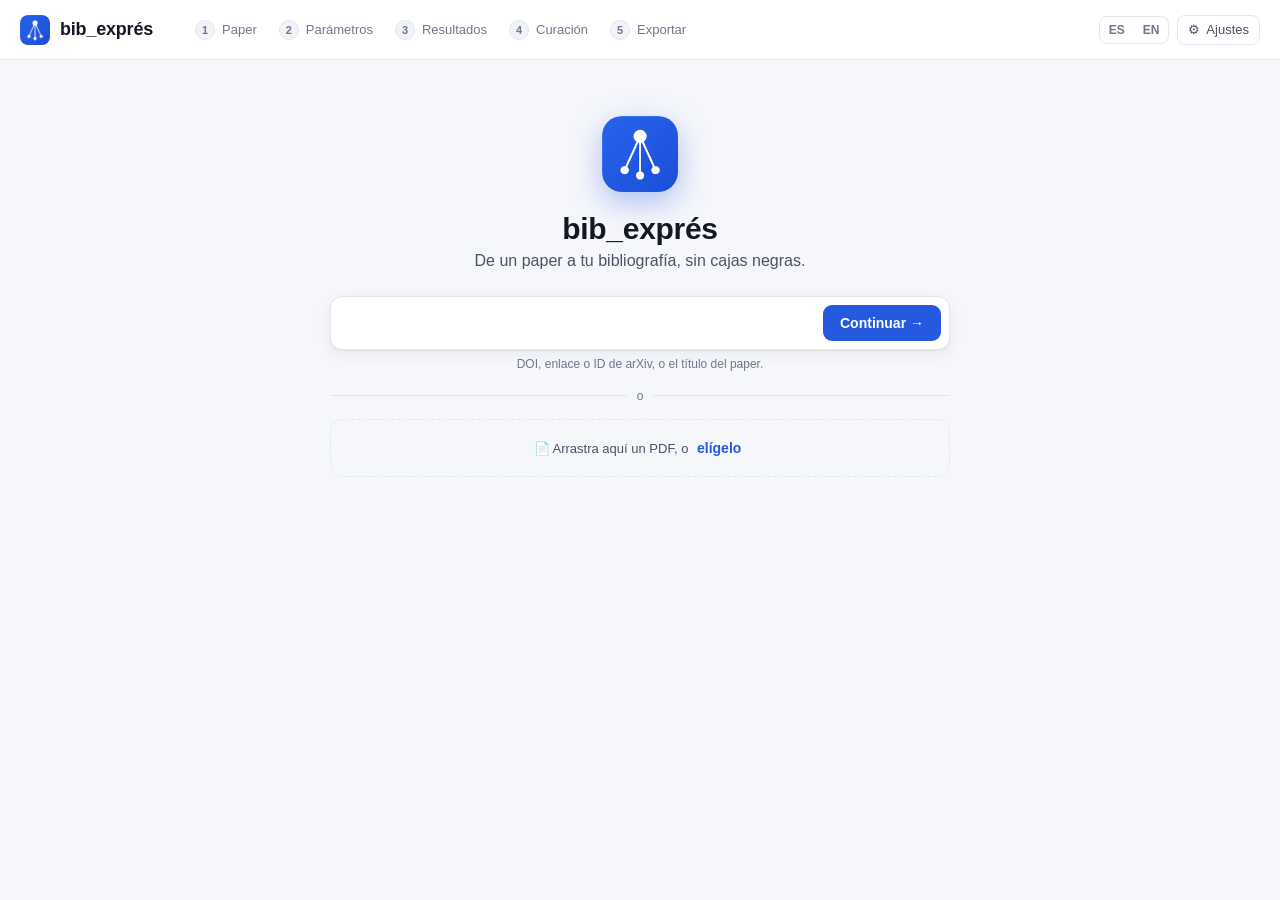
==== commit c25cb80d: "Avisa al terminar la busqueda y permite moverse libremente entre pantallas Aviso del sistema cuando " ====
--- a/src/bib_expres/gui/static/index.html
+++ b/src/bib_expres/gui/static/index.html
@@ -2,13 +2,14 @@
 <html lang="es">
 <head>
 <meta charset="UTF-8">
+<meta http-equiv="Content-Security-Policy" content="default-src 'none'; script-src 'self'; style-src 'self'; img-src 'self'; connect-src 'none'; base-uri 'none'; form-action 'none'">
 <title>bib-exprés</title>
 <link rel="stylesheet" href="style.css">
 </head>
 <body>
 
 <header class="appbar">
-  <div class="brand"><img src="logo.png" alt="">bib_exprés</div>
+  <button class="brand" id="brand-btn" data-i-title="goHome"><img src="logo.png" alt="">bib_exprés</button>
   <nav class="steps" id="steps">
     <span class="step" data-step="1"><span class="n">1</span><span data-i="step1">Paper</span></span>
     <span class="step" data-step="2"><span class="n">2</span><span data-i="step2">Parámetros</span></span>
@@ -17,6 +18,7 @@
     <span class="step" data-step="5"><span class="n">5</span><span data-i="step5">Exportar</span></span>
   </nav>
   <div class="appbar-right">
+    <span id="quota-chip" class="quota hidden"></span>
     <div class="lang" role="group" aria-label="Idioma / Language">
       <button data-lang="es">ES</button><button data-lang="en">EN</button>
     </div>
@@ -219,7 +221,13 @@
       <button id="export-confirm-btn" class="btn primary" data-i="save">Guardar</button>
     </div>
     <p id="export-error" class="error hidden"></p>
-    <div id="export-success" class="success hidden"><span id="export-success-text"></span><button id="open-folder-btn" class="btn ghost small" data-i="openFolder">Abrir carpeta</button></div>
+    <div id="export-success" class="success hidden">
+      <span id="export-success-text"></span>
+      <span class="row">
+        <button id="open-folder-btn" class="btn ghost small" data-i="openFolder">Abrir carpeta</button>
+        <button id="export-new-search-btn" class="btn primary small" data-i="newSearch">Nueva búsqueda →</button>
+      </span>
+    </div>
     <div class="footer-actions"><button id="export-back-btn" class="btn ghost" data-i="back">← Volver</button></div>
   </section>
 
@@ -240,6 +248,8 @@
           <div class="seg" id="settings-theme-seg"><button data-value="system" data-i="themeSystem">Sistema</button><button data-value="light" data-i="themeLight">Claro</button><button data-value="dark" data-i="themeDark">Oscuro</button></div>
         </div>
       </div>
+      <label class="check mt"><input id="settings-notify" type="checkbox"><span data-i="notifyLabel">Avisarme cuando termine una búsqueda si estoy en otra ventana</span></label>
+      <button id="settings-notify-test-btn" class="btn ghost small" data-i="notifyTest">Probar el aviso</button>
     </div>
     <div class="card panel">
       <h3 data-i="library">Mi biblioteca</h3>
--- a/src/bib_expres/gui/static/style.css
+++ b/src/bib_expres/gui/static/style.css
@@ -239,3 +239,20 @@
 /* ===== Ajustes ===== */
 .settings { max-width: 680px; }
 .settings .panel { margin-bottom: 14px; }
+
+/* ===== Cuota diaria de OpenAlex (cabecera) ===== */
+.quota { font-size: 12px; color: var(--ink-2); background: var(--surface-2); border: 1px solid var(--line); border-radius: 999px; padding: 4px 10px; white-space: nowrap; cursor: default; }
+.quota::before { content: "●"; margin-right: 6px; color: var(--ok); }
+.quota.low { background: var(--warn-soft); color: var(--warn); border-color: transparent; }
+.quota.low::before { color: var(--warn); }
+.quota.out { background: var(--bad-soft); color: var(--bad); border-color: transparent; }
+.quota.out::before { color: var(--bad); }
+@media (max-width: 900px) { .quota { display: none; } }
+
+/* ===== v3.1: navegacion desde la cabecera ===== */
+button.brand { border: 0; background: none; padding: 4px 6px; margin-left: -6px; border-radius: 10px; color: var(--ink); cursor: pointer; }
+button.brand:hover { background: var(--surface-2); }
+.step.reachable { cursor: pointer; }
+.step.reachable:not(.now):hover { background: var(--surface-2); color: var(--ink); }
+.step:not(.reachable):not(.now) { cursor: default; }
+#export-success .row { gap: 8px; }
